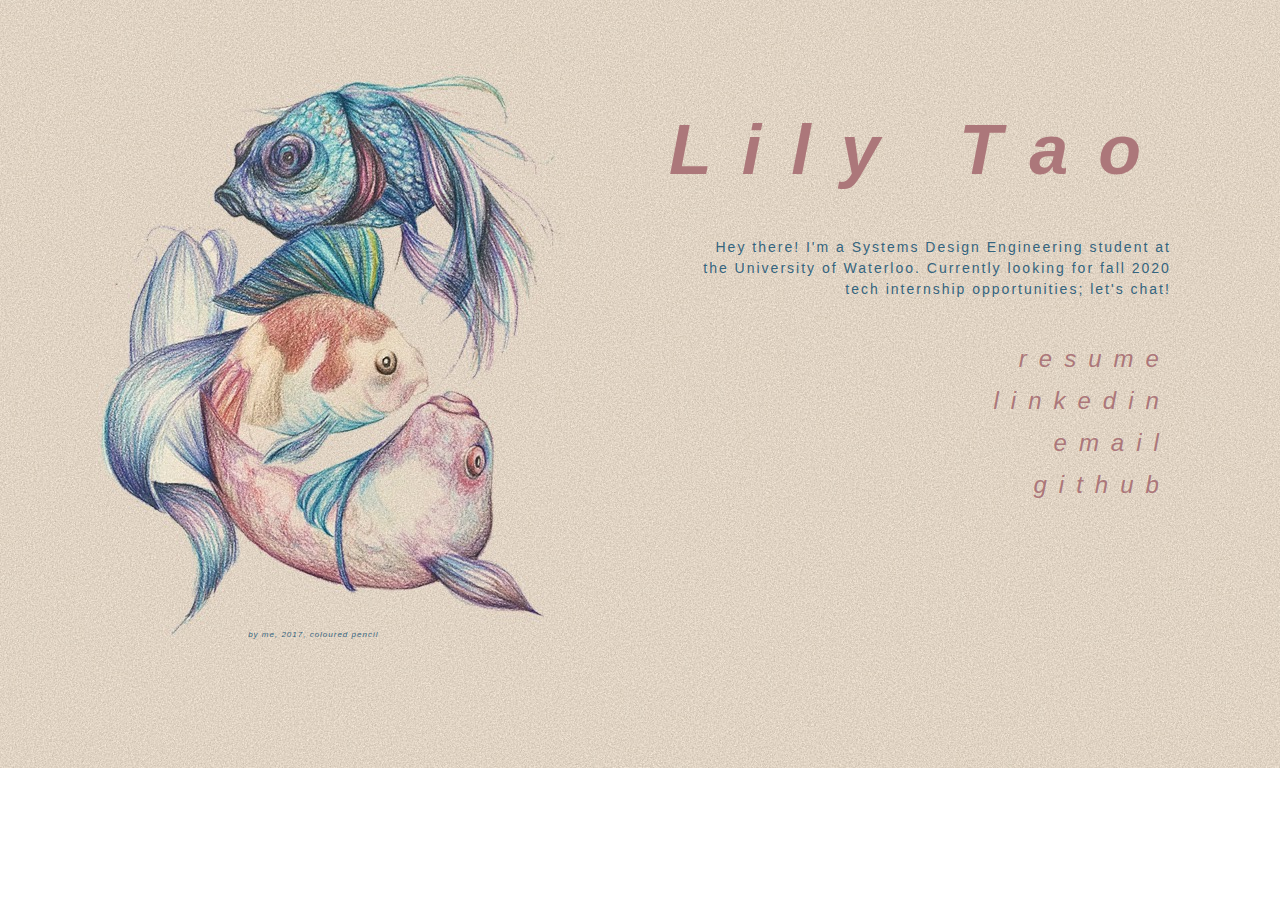
==== index.html @ 69711160 "Update index.html" ====
<!DOCTYPE html>
<html lang="en">
<head>
    <meta charset="UTF-8">
    <meta name="viewport" content="width=device-width, initial-scale=1.0">
    <link href="styles.css" rel="stylesheet">
    <title>Lily Tao</title>
</head>
<body>
    <h1>Lily Tao</h1> 
    <p>Hey there! I'm a Systems Design Engineering student at the University of Waterloo. Currently looking for fall 2020 tech internship opportunities; let's chat! </p>
    <div>
        <ul class='verticalmenu'>
            <li><a href="resume-lilytao.pdf">resume</a></li>
            <li><a href="https://www.linkedin.com/in/lily-tao/">linkedin</a></li>
            <li><a href="mailto:lily.tao@uwaterloo.ca">email</a></li>
            <li><a href="https://www.github.com/lilytao2001">github</a></li>
        </ul>
    </div>
    <h2>by me, 2017, coloured pencil</h2>
</body>
</html>
---- styles.css ----
body {
    background-image: url("fish2.JPG");
    background-repeat: no-repeat;
    padding-right: 0%;
}
h1 {
    font-family: 'Open Sans', sans-serif;
    font-size: 70px;
    font-style: italic;
    text-align: right;
    letter-spacing: 30px;
    padding-right: 8%;
    padding-top: 5%;
    color: #ac777a;
}
h2 {
    font-family: 'Open Sans', sans-serif;
    font-size: 8px;
    font-weight: 150;
    font-style: italic;
    text-align: left;
    letter-spacing: 1px;
    padding-left: 19%;
    padding-top: 25%;
    color: #34647e
}
p {
    font-family: 'Open Sans', sans-serif;;
    font-size: 14px;
    font-weight: 150;
    letter-spacing: 2px;
    line-height: 1.5;
    padding-left: 55%;
    padding-right: 8%;
    text-align: right;
    color: #34647e
}
a:link {
    text-decoration:none;
    color: #ac777a;
  }
  
a:hover {
  color: #34647e;
  font-weight: 530;
  letter-spacing: 13px;
}

ul {
    list-style-type: none;
}
.verticalmenu {
    padding-right: 8%;
    float: right;
    text-align: right;
    font-family: 'Open Sans', sans-serif;;
    font-size: 24px;
    font-style: oblique;
    letter-spacing: 12px;
    line-height: 1.75;
    color: #ac777a;
}
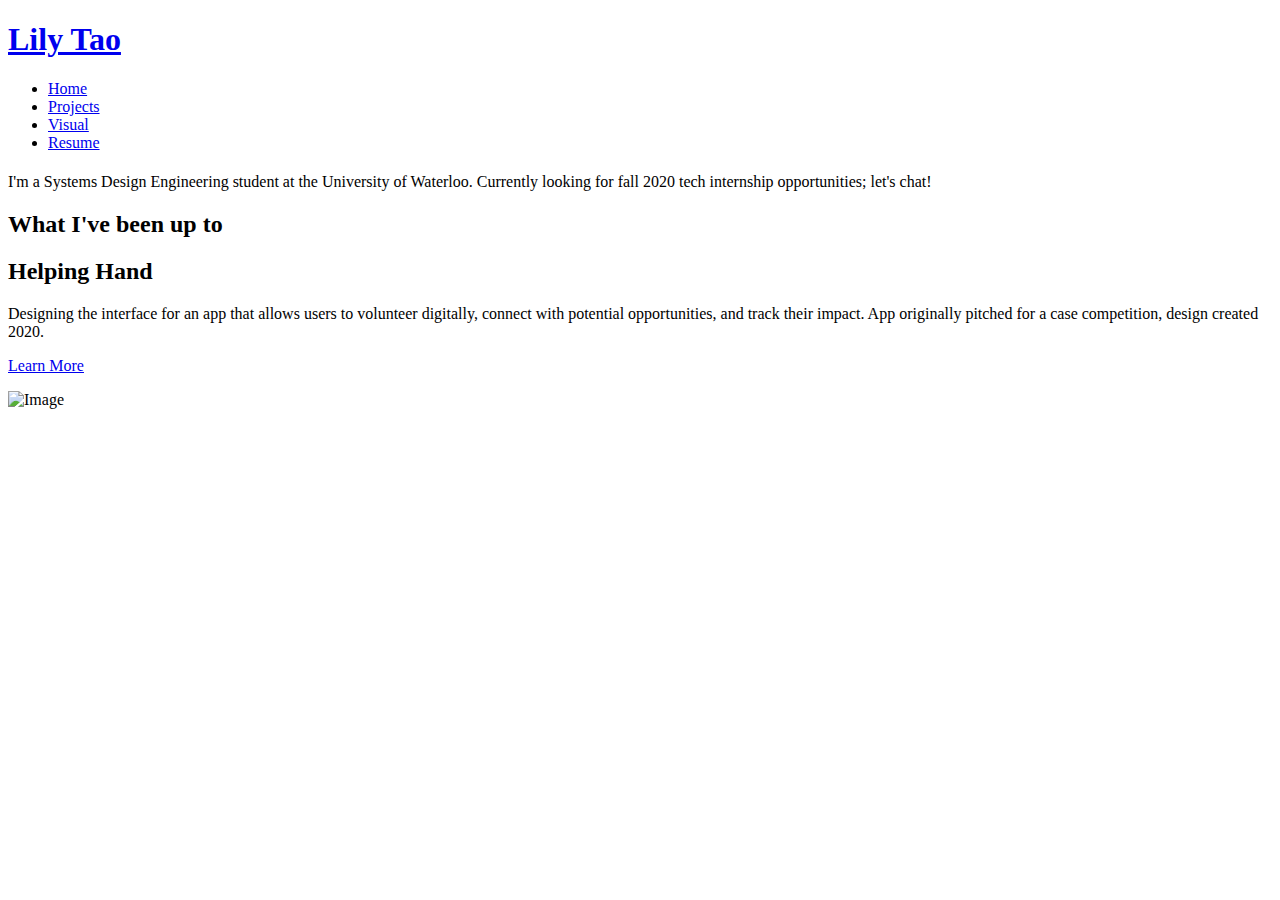
==== commit a4407685: "Add files via upload" ====
--- a/index.html
+++ b/index.html
@@ -1,22 +1,166 @@
-<!DOCTYPE html>
-<html lang="en">
-<head>
-    <meta charset="UTF-8">
-    <meta name="viewport" content="width=device-width, initial-scale=1.0">
-    <link href="styles.css" rel="stylesheet">
-    <title>Lily Tao</title>
-</head>
-<body>
-    <h1>Lily Tao</h1> 
-    <p>Hey there! I'm a Systems Design Engineering student at the University of Waterloo. Currently looking for fall 2020 tech internship opportunities; let's chat! </p>
-    <div>
-        <ul class='verticalmenu'>
-            <li><a href="resume-lilytao.pdf">resume</a></li>
-            <li><a href="https://www.linkedin.com/in/lily-tao/">linkedin</a></li>
-            <li><a href="mailto:lily.tao@uwaterloo.ca">email</a></li>
-            <li><a href="https://www.github.com/lilytao2001">github</a></li>
-        </ul>
-    </div>
-    <h2>by me, 2017, coloured pencil</h2>
-</body>
-</html>
+<!DOCTYPE html>
+<html lang="en">
+
+<head>
+  <!-- Global site tag (gtag.js) - Google Analytics -->
+<script async src="https://www.googletagmanager.com/gtag/js?id=UA-166755295-1"></script>
+<script>
+  window.dataLayer = window.dataLayer || [];
+  function gtag(){dataLayer.push(arguments);}
+  gtag('js', new Date());
+
+  gtag('config', 'UA-166755295-1');
+</script>
+  <meta charset="utf-8">
+  <meta content="width=device-width, initial-scale=1.0" name="viewport">
+
+  <title>Lily Tao</title>
+  <meta content="" name="descriptison">
+  <meta content="" name="keywords">
+
+  <!-- Favicons -->
+  <link href="assets/img/favicon.png" rel="icon">
+
+  <!-- Google Fonts -->
+  <link href="https://fonts.googleapis.com/css?family=Roboto:300,300i,400,400i,500,500i,600,600i,700,700i|Poppins:300,300i,400,400i,500,500i,600,600i,700,700i" rel="stylesheet">
+
+  <!-- CSS Files -->
+  <link href="assets/extra/bootstrap/css/bootstrap.min.css" rel="stylesheet">
+  <link href="assets/extra/icofont/icofont.min.css" rel="stylesheet">
+  <link href="assets/extra/aos/aos.css" rel="stylesheet">
+  <link href="assets/extra/owl.carousel/assets/owl.carousel.min.css" rel="stylesheet">
+
+  <!-- CSS File -->
+  <link href="assets/css/style.css" rel="stylesheet">
+
+</head>
+
+<body>
+
+  <!-- ======= Mobile Menu ======= -->
+  <div class="site-mobile-menu site-navbar-target">
+    <div class="site-mobile-menu-header">
+      <div class="site-mobile-menu-close mt-3">
+        <span class="icofont-close js-menu-toggle"></span>
+      </div>
+    </div>
+    <div class="site-mobile-menu-body"></div>
+  </div>
+
+  <!-- ======= Header ======= -->
+  <header class="site-navbar js-sticky-header site-navbar-target" role="banner">
+
+    <div class="container">
+      <div class="row align-items-center">
+
+        <div class="col-6 col-lg-2">
+          <h1 class="mb-0 site-logo"><a href="index.html" class="mb-0">Lily Tao</a></h1>
+        </div>
+
+        <div class="col-12 col-md-10 d-none d-lg-block">
+          <nav class="site-navigation position-relative text-right" role="navigation">
+
+            <ul class="site-menu main-menu js-clone-nav mr-auto d-none d-lg-block">
+              <li class="active"><a href="index.html" class="nav-link">Home</a></li>
+              <li><a href="index.html#main" class="nav-link">Projects</a></li>
+              <li><a href="creative.html" class="nav-link">Visual</a></li>
+              <li><a href="resume-lilytao.pdf" target="_blank" class="nav-link">Resume</a></li>
+            </ul>
+          </nav>
+        </div>
+      </div>
+    </div>
+  </header>
+
+  <!-- ======= Fish Section ======= -->
+  <section class="hero-section" id="hero">
+    <div class="container">
+      <div class="row align-items-center">
+        <div class="col-12 hero-text-image">
+          <div class="row">
+            <div class="col-lg-7 text-center text-lg-left">
+              <h1>
+                <span class="txt-type" data-wait="3000" data-words='["Hello, I&apos;m Lily"]'></span>
+              </h1>
+              <p class="mb-5" data-aos="fade-right" data-aos-delay="1900">I'm a Systems Design Engineering student at the University of Waterloo. Currently looking for fall 2020 tech internship opportunities; let's chat!</p>
+            </div>
+          </div>
+        </div>
+      </div>
+    </div>
+
+  </section><!-- End FIsh -->
+
+  <main id="main">
+
+    <!-- ======= Home Section ======= -->
+    <section class="section">
+      <div class="container">
+
+        <div class="row justify-content-center text-center mb-5">
+          <div class="col-md-5" data-aos="fade-up">
+            <h2 class="section-heading">What I've been up to</h2>
+          </div>
+        </div>
+
+    <section class="section">
+      <div class="container">
+        <div class="row align-items-center">
+          <div class="col-md-4 mr-auto">
+            <h2 class="mb-4">Helping Hand</h2>
+            <p class="mb-4">Designing the interface for an app that allows users to volunteer digitally, connect with potential opportunities, and track their impact. App originally pitched for a case competition, design created 2020.</p>
+            <p><a href="helpinghand.html" class="btn btn-primary">Learn More</a></p>
+          </div>
+          <div class="col-md-6" data-aos="fade-left">
+            <img src="assets/img/HH-Home.png" alt="Image" class="img-fluid">
+          </div>
+        </div>
+      </div>
+    </section>
+    <!--
+    <section class="section">
+      <div class="container">
+        <div class="row align-items-center">
+          <div class="col-md-4 ml-auto order-2">
+            <h2 class="mb-4">Gather Feedback</h2>
+            <p class="mb-4">Lorem ipsum dolor sit amet, consectetur adipisicing elit. Tenetur at reprehenderit optio,
+              laudantium eius quod, eum maxime molestiae porro omnis. Dolores aspernatur delectus impedit incidunt
+              dolore mollitia esse natus beatae.</p>
+            <p><a href="#" class="btn btn-primary">Download Now</a></p>
+          </div>
+          <div class="col-md-6" data-aos="fade-right">
+            <img src="assets/img/undraw_svg_3.svg" alt="Image" class="img-fluid">
+          </div>
+        </div>
+      </div>
+    </section>
+  -->
+  </main><!-- End #main -->
+
+  <!-- ======= Footer ======= -->
+  <footer class="footer" role="contentinfo">
+    <div class="container">
+      <div class="row justify-content-center text-center">
+          <p class="social">
+            <a href="https://www.github.com/lilytao2001" target="_blank"><span class="icofont-github"></span></a>
+            <a href="https://www.linkedin.com/in/lily-tao/" target="_blank"><span class="icofont-linkedin"></span></a>
+            <a href="mailto:lily.tao@uwaterloo.ca" target="_blank"><span class="icofont-email"></span></a>
+          </p>
+      </div>
+    </div>
+  </footer>
+
+  <a href="#" class="back-to-top"><i class="icofont-simple-up"></i></a>
+
+  <!-- Extra JS Files -->
+  <script src="assets/extra/jquery/jquery.min.js"></script>
+  <script src="assets/extra/aos/aos.js"></script>
+  <script src="assets/extra/owl.carousel/owl.carousel.min.js"></script>
+  <script src="assets/extra/jquery-sticky/jquery.sticky.js"></script>
+
+  <!-- Main JS File -->
+  <script src="assets/js/main.js"></script>
+
+</body>
+
+</html>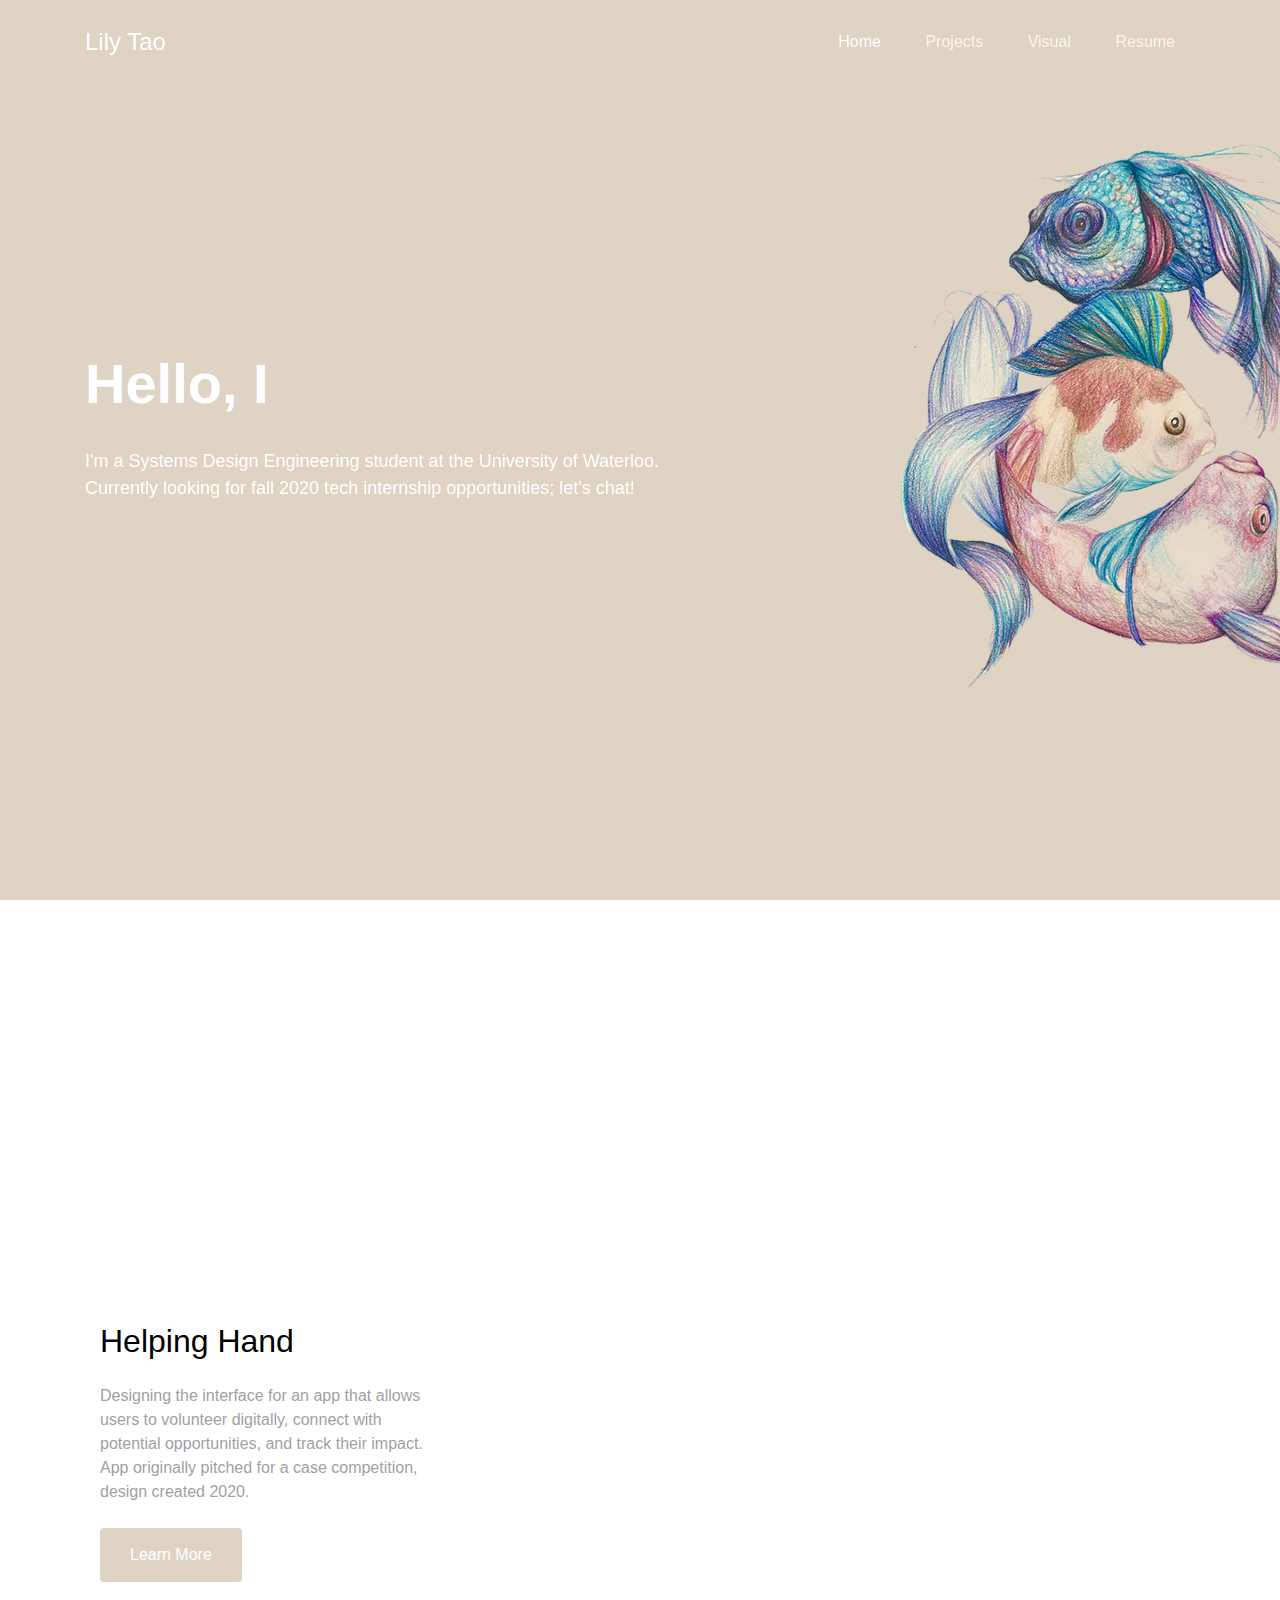
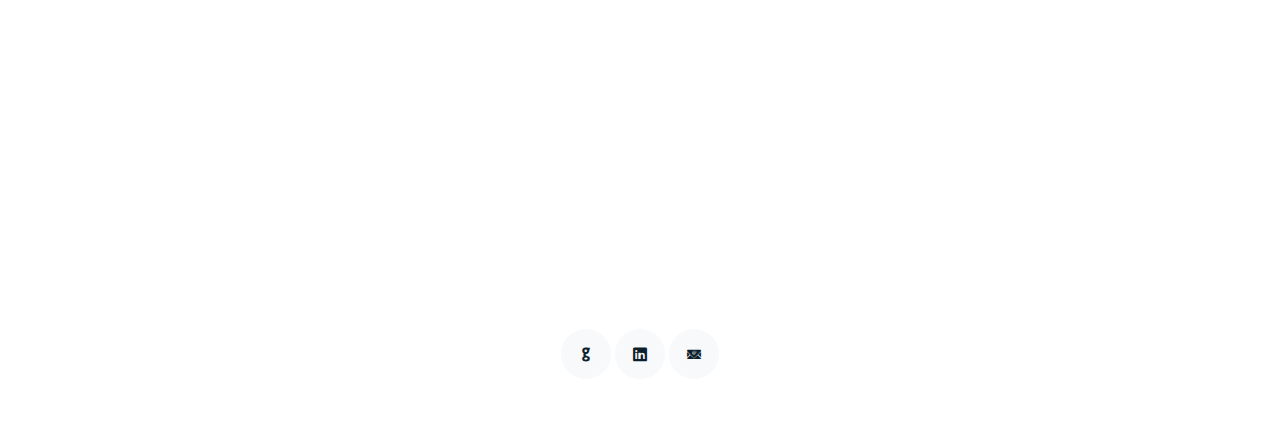
==== commit 74ae7d11: "Update index.html" ====
--- a/index.html
+++ b/index.html
@@ -112,7 +112,7 @@
             <p><a href="helpinghand.html" class="btn btn-primary">Learn More</a></p>
           </div>
           <div class="col-md-6" data-aos="fade-left">
-            <img src="assets/img/HH-Home.png" alt="Image" class="img-fluid">
+            <img src="assets/img/HH-home.png" alt="Image" class="img-fluid">
           </div>
         </div>
       </div>
@@ -163,4 +163,4 @@
 
 </body>
 
-</html>+</html>
--- a/assets/css/style.css
+++ b/assets/css/style.css
@@ -0,0 +1,575 @@
+/*--------------------------------------------------------------
+# General
+--------------------------------------------------------------*/
+html {
+  overflow-x: hidden;
+}
+
+body {
+  font-family: "Open Sans", sans-serif;
+  color: #9fa1a4;
+  line-height: 1.5;
+}
+
+a {
+  color: #777;
+  transition: .3s all ease;
+}
+
+a:hover {
+  color: #000;
+}
+
+h1, h2, h3, h4, h5, h6, .font-heading {
+  font-family: "Open Sans", sans-serif;
+  color: #000;
+}
+
+.container {
+  z-index: 2;
+  position: relative;
+}
+
+.text-black {
+  color: #000 !important;
+}
+
+.text-primary {
+  color: #99505c !important;
+}
+
+.border-top {
+  border-top: 1px solid #f2f2f2 !important;
+}
+
+.border-bottom {
+  border-bottom: 1px solid #f2f2f2 !important;
+}
+
+figure figcaption {
+  margin-top: .5rem;
+  font-style: italic;
+  font-size: .8rem;
+}
+.post-text {
+  font-family: "Open Sans", sans-serif;
+  color: #000;
+  font-size: .75rem;
+}
+.section {
+  padding: 6rem 0;
+}
+
+.section-heading {
+  font-size: 3rem;
+  font-weight: 700;
+  color: #99505c;
+}
+
+/* Back to top button */
+.back-to-top {
+  position: fixed;
+  display: none;
+  background: #99505c;
+  color: #fff;
+  width: 44px;
+  height: 44px;
+  text-align: center;
+  line-height: 1;
+  font-size: 16px;
+  border-radius: 50%;
+  right: 15px;
+  bottom: 15px;
+  transition: background 0.5s;
+  z-index: 11;
+}
+
+.back-to-top i {
+  color: #fff;
+  font-size: 24px;
+  position: absolute;
+  top: 8px;
+  left: 10px;
+}
+
+@media (max-width: 768px) {
+  .back-to-top {
+    bottom: 15px;
+  }
+}
+
+/* Default btn sre-tyling */
+.btn {
+  border: none;
+  padding: 15px 30px !important;
+}
+
+.btn.btn-outline-white {
+  border: 2px solid #fff;
+  background: none;
+  color: #fff;
+}
+
+.btn.btn-outline-white:hover {
+  background: #fff;
+  color: #99505c;
+}
+
+.btn.btn-primary {
+  background: #dfd3c4;
+  color: #fff;
+}
+
+
+/* Sticky Wrapper */
+.sticky-wrapper {
+  position: absolute;
+  z-index: 100;
+  width: 100%;
+}
+
+.sticky-wrapper .site-navbar .site-logo a {
+  color: #fff;
+}
+
+.sticky-wrapper .site-navbar .site-menu > li > a {
+  color: rgba(255, 255, 255, 0.8) !important;
+}
+
+.sticky-wrapper .site-navbar .site-menu > li > a:hover, .sticky-wrapper .site-navbar .site-menu > li > a.active {
+  color: #fff !important;
+}
+
+.sticky-wrapper.is-sticky .burger:before, .sticky-wrapper.is-sticky .burger span, .sticky-wrapper.is-sticky .burger:after {
+  background: #000000;
+  transition: .0s all ease;
+}
+
+.sticky-wrapper.is-sticky .site-navbar {
+  background: #fff;
+  border-bottom: 1px solid transparent;
+  box-shadow: 4px 0 20px -5px rgba(0, 0, 0, 0.2);
+}
+
+.sticky-wrapper.is-sticky .site-navbar .site-logo a {
+  color: #000000 !important;
+}
+
+.sticky-wrapper.is-sticky .site-navbar .site-menu > li > a {
+  color: #000000 !important;
+}
+
+.sticky-wrapper.is-sticky .site-navbar .site-menu > li > a:hover, .sticky-wrapper.is-sticky .site-navbar .site-menu > li > a.active {
+  color: #99505c !important;
+}
+
+.sticky-wrapper.is-sticky .site-navbar .site-menu > li.active a {
+  color: #99505c !important;
+}
+
+.sticky-wrapper .shrink {
+  padding-top: 0px !important;
+  padding-bottom: 0px !important;
+}
+
+
+/*--------------------------------------------------------------
+# Fish Section
+--------------------------------------------------------------*/
+.hero-section {
+  background: url(../img/fish.png);
+  position: relative;
+}
+.hero-section, .hero-section > .container > .row {
+  height: 100vh;
+  min-height: 880px;
+}
+
+.hero-section.inner-page {
+  height: 60vh;
+  min-height: 0;
+}
+
+.hero-section.inner-page .hero-text {
+  transform: translateY(-150px);
+  margin-top: -120px;
+}
+
+@media screen and (max-width: 992px) {
+  .hero-section.inner-page .hero-text {
+    margin-top: -80px;
+  }
+}
+
+.hero-section h1 {
+  font-size: 3.5rem;
+  color: #fff;
+  font-weight: 700;
+  margin-bottom: 30px;
+}
+
+@media screen and (max-width: 992px) {
+  .hero-section h1 {
+    font-size: 2.5rem;
+    text-align: center;
+  }
+}
+
+@media screen and (max-width: 992px) {
+  .hero-section .hero-text-image {
+    margin-top: 4rem;
+  }
+}
+
+.hero-section p {
+  font-size: 18px;
+  color: #fff;
+}
+/*--------------------------------------------------------------
+# HH 
+--------------------------------------------------------------*/
+.HH-section {
+  background: url(../img/placeholder.png); 
+  position: relative;
+  background-repeat: no-repeat;
+  background-size: cover;
+}
+.HH-section, .HH-section > .container > .row {
+  height: 100vh;
+  min-height: 880px;
+}
+
+.HH-section.inner-page {
+  height: 60vh;
+  min-height: 0;
+}
+
+.HH-section.inner-page .hero-text {
+  transform: translateY(-150px);
+  margin-top: -120px;
+}
+
+@media screen and (max-width: 992px) {
+  .HH-section.inner-page .hero-text {
+    margin-top: -80px;
+  }
+}
+
+.HH-section h1 {
+  font-size: 3.5rem;
+  color: #fff;
+  font-weight: 700;
+  margin-bottom: 30px;
+}
+
+@media screen and (max-width: 992px) {
+  .HH-section h1 {
+    font-size: 2.5rem;
+    text-align: center;
+  }
+}
+
+@media screen and (max-width: 992px) {
+  .HH-section .hero-text-image {
+    margin-top: 4rem;
+  }
+}
+
+.HH-section p {
+  font-size: 18px;
+  color: #fff;
+}
+/*--------------------------------------------------------------
+# Nav
+--------------------------------------------------------------*/
+.site-navbar {
+  margin-bottom: 0px;
+  z-index: 1999;
+  position: fixed;
+  top: 0;
+  width: 100%;
+}
+
+.site-navbar .site-logo {
+  position: relative;
+  font-size: 24px;
+}
+
+.site-navbar .site-logo a {
+  color: #fff;
+}
+
+.site-navbar .site-logo a:hover {
+  text-decoration: none;
+}
+
+.site-navbar .site-navigation .site-menu {
+  margin-bottom: 0;
+}
+
+.site-navbar .site-navigation .site-menu a {
+  text-decoration: none !important;
+  display: inline-block;
+}
+
+.site-navbar .site-navigation .site-menu > li {
+  display: inline-block;
+}
+
+.site-navbar .site-navigation .site-menu > li > a {
+  padding: 30px 20px;
+  color: #000000;
+  display: inline-block;
+  text-decoration: none !important;
+}
+
+.site-navbar .site-navigation .site-menu > li > a:hover {
+  color: #99505c;
+}
+
+.site-navbar .site-navigation .site-menu > li.active > a {
+  color: #fff !important;
+}
+
+.site-mobile-menu {
+  width: 300px;
+  position: fixed;
+  right: 0;
+  z-index: 2000;
+  padding-top: 20px;
+  background: #fff;
+  height: calc(100vh);
+  transform: translateX(110%);
+  box-shadow: -10px 0 20px -10px rgba(0, 0, 0, 0.1);
+  transition: .3s all ease-in-out;
+}
+
+.offcanvas-menu .site-mobile-menu {
+  transform: translateX(0%);
+}
+
+.site-mobile-menu .site-mobile-menu-header {
+  width: 100%;
+  float: left;
+  padding-left: 20px;
+  padding-right: 20px;
+}
+
+.site-mobile-menu .site-mobile-menu-header .site-mobile-menu-close {
+  float: right;
+  margin-top: 8px;
+}
+
+.site-mobile-menu .site-mobile-menu-header .site-mobile-menu-close span {
+  font-size: 30px;
+  display: inline-block;
+  padding-left: 10px;
+  padding-right: 0px;
+  line-height: 1;
+  cursor: pointer;
+  transition: .3s all ease;
+}
+
+.site-mobile-menu .site-mobile-menu-header .site-mobile-menu-logo {
+  float: left;
+  margin-top: 10px;
+  margin-left: 0px;
+}
+
+.site-mobile-menu .site-mobile-menu-header .site-mobile-menu-logo a {
+  display: inline-block;
+  text-transform: uppercase;
+}
+
+.site-mobile-menu .site-mobile-menu-header .site-mobile-menu-logo a img {
+  max-width: 70px;
+}
+
+.site-mobile-menu .site-mobile-menu-header .site-mobile-menu-logo a:hover {
+  text-decoration: none;
+}
+
+.site-mobile-menu .site-mobile-menu-body {
+  overflow-y: scroll;
+  -webkit-overflow-scrolling: touch;
+  position: relative;
+  padding: 0 20px 20px 20px;
+  height: calc(100vh - 52px);
+  padding-bottom: 150px;
+}
+
+.site-mobile-menu .site-nav-wrap {
+  padding: 0;
+  margin: 0;
+  list-style: none;
+  position: relative;
+}
+
+.site-mobile-menu .site-nav-wrap a {
+  padding: 10px 20px;
+  display: block;
+  position: relative;
+}
+
+.site-mobile-menu .site-nav-wrap a:hover {
+  color: #99505c;
+}
+
+.site-mobile-menu .site-nav-wrap li {
+  position: relative;
+  display: block;
+}
+
+.site-mobile-menu .site-nav-wrap li.active > a {
+  color: #99505c;
+}
+
+.site-mobile-menu .site-nav-wrap .arrow-collapse {
+  position: absolute;
+  right: 0px;
+  top: 10px;
+  z-index: 20;
+  width: 36px;
+  height: 36px;
+  text-align: center;
+  cursor: pointer;
+  border-radius: 50%;
+}
+
+.site-mobile-menu .site-nav-wrap .arrow-collapse:before {
+  font-size: 12px;
+  z-index: 20;
+  font-family: "icofont";
+  content: "\ea99";
+  position: absolute;
+  top: 50%;
+  left: 50%;
+  transform: translate(-50%, -50%) rotate(-180deg);
+  transition: .3s all ease;
+}
+
+.site-mobile-menu .site-nav-wrap .arrow-collapse.collapsed:before {
+  transform: translate(-50%, -50%);
+}
+
+.site-mobile-menu .site-nav-wrap > li {
+  display: block;
+  position: relative;
+  float: left;
+  width: 100%;
+}
+
+.site-mobile-menu .site-nav-wrap > li > a {
+  padding-left: 20px;
+  font-size: 20px;
+}
+
+.site-mobile-menu .site-nav-wrap > li > ul {
+  padding: 0;
+  margin: 0;
+  list-style: none;
+}
+
+.site-mobile-menu .site-nav-wrap > li > ul > li {
+  display: block;
+}
+
+.site-mobile-menu .site-nav-wrap > li > ul > li > a {
+  padding-left: 40px;
+  font-size: 16px;
+}
+
+.site-mobile-menu .site-nav-wrap > li > ul > li > ul {
+  padding: 0;
+  margin: 0;
+}
+
+.site-mobile-menu .site-nav-wrap > li > ul > li > ul > li {
+  display: block;
+}
+
+.site-mobile-menu .site-nav-wrap > li > ul > li > ul > li > a {
+  font-size: 16px;
+  padding-left: 60px;
+}
+
+/*--------------------------------------------------------------
+# Posts (so far unused)
+--------------------------------------------------------------*/
+
+.overlay {
+  position: absolute;
+  top: 0;
+  bottom: 0;
+  left: 0;
+  right: 0;
+  height: 100%;
+  width: 100%;
+  opacity: 0;
+  transition: .5s ease;
+}
+
+.col-md-4 a:hover .pinkriver {
+  opacity: 1;
+  background-image: url(assets/img/pinkriver-b.jpg) no-repeat;
+}
+/*--------------------------------------------------------------
+# Project Page 
+--------------------------------------------------------------*/
+.helpinghand-banner {
+  background: url(../img/HH-wood.png) !important;
+}
+.HH-demo-left img {
+  padding-left: 25%;
+  height: 80%; 
+  width: 80%;
+}
+.HH-demo-right img {
+  padding-right: 25%;
+  height: 80%; 
+  width: 80%;
+}
+/*--------------------------------------------------------------
+# Footer
+--------------------------------------------------------------*/
+.footer {
+  padding: 5rem 0 2.5rem 0;
+}
+
+.footer h3 {
+  font-size: 18px;
+  margin-bottom: 30px;
+}
+
+.footer ul li {
+  margin-bottom: 10px;
+}
+
+.footer a {
+  color: #000;
+}
+
+.social a {
+  display: inline-block;
+  width: 50px;
+  height: 50px;
+  border-radius: 50%;
+  background: #f8f9fa;
+  position: relative;
+  text-align: center;
+  transition: .3s background ease;
+  color: #0d1e2d;
+}
+
+.social a span {
+  display: inline-block;
+  left: 50%;
+  position: absolute;
+  top: 50%;
+  transform: translate(-50%, -50%);
+}
+
+.social a:hover {
+  color: #fff;
+  background: #99505c;
+}
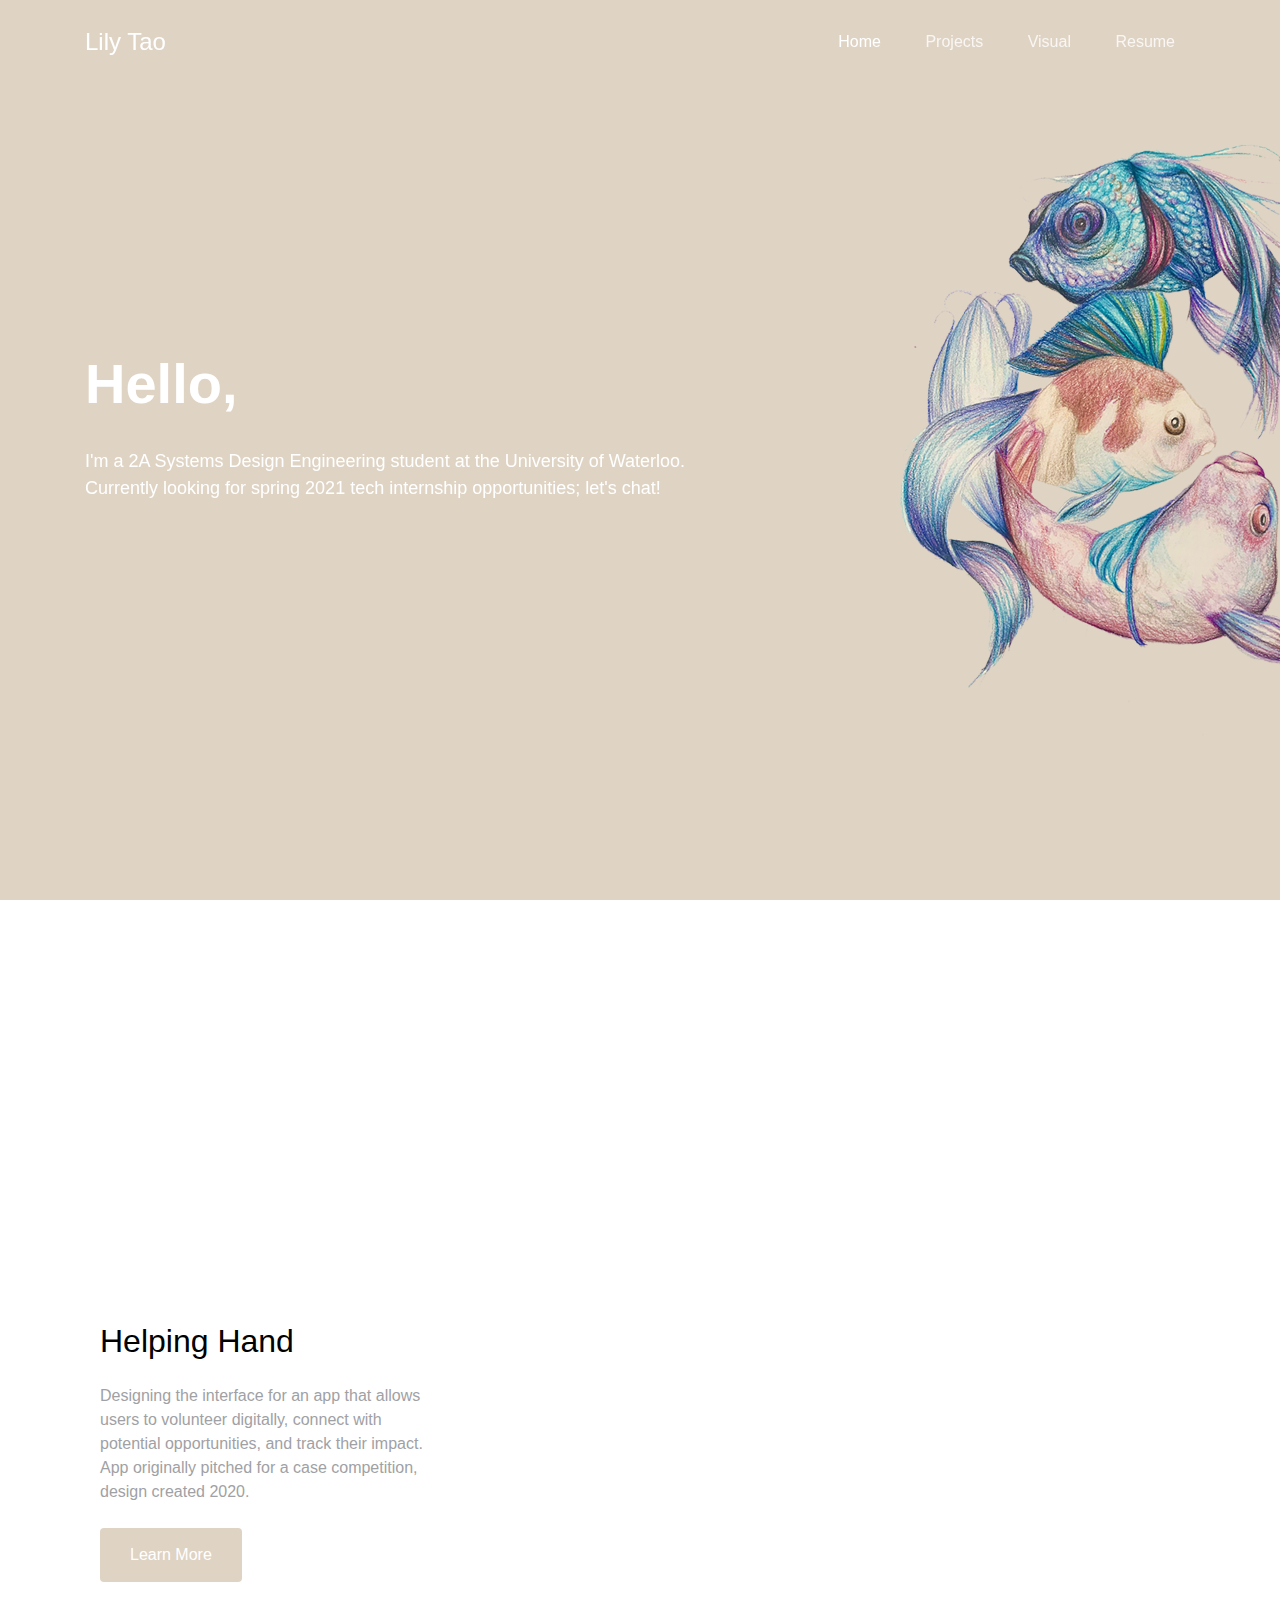
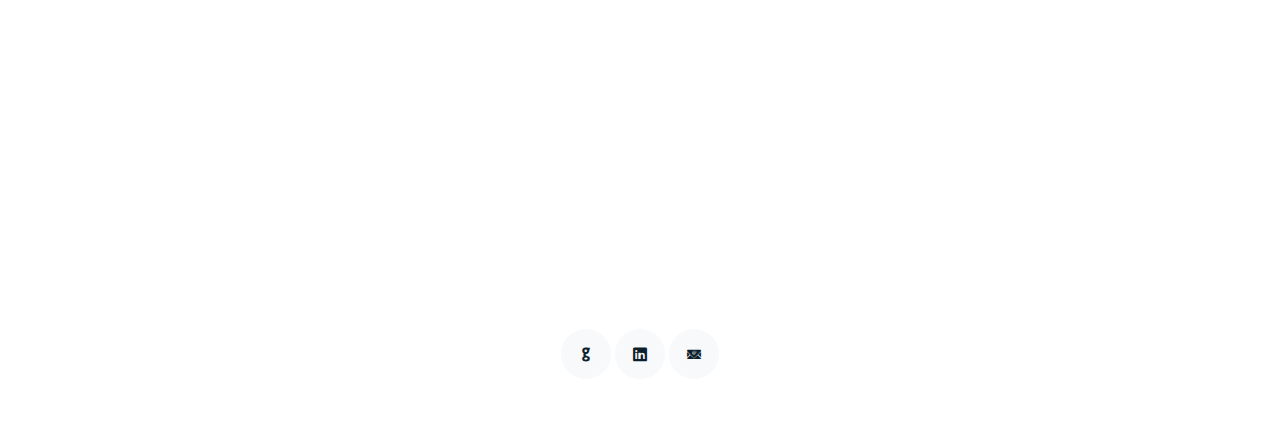
==== commit 4181766d: "update" ====
--- a/index.html
+++ b/index.html
@@ -82,7 +82,7 @@
               <h1>
                 <span class="txt-type" data-wait="3000" data-words='["Hello, I&apos;m Lily"]'></span>
               </h1>
-              <p class="mb-5" data-aos="fade-right" data-aos-delay="1900">I'm a Systems Design Engineering student at the University of Waterloo. Currently looking for fall 2020 tech internship opportunities; let's chat!</p>
+              <p class="mb-5" data-aos="fade-right" data-aos-delay="1900">I'm a 2A Systems Design Engineering student at the University of Waterloo. Currently looking for spring 2021 tech internship opportunities; let's chat!</p>
             </div>
           </div>
         </div>
@@ -117,24 +117,6 @@
         </div>
       </div>
     </section>
-    <!--
-    <section class="section">
-      <div class="container">
-        <div class="row align-items-center">
-          <div class="col-md-4 ml-auto order-2">
-            <h2 class="mb-4">Gather Feedback</h2>
-            <p class="mb-4">Lorem ipsum dolor sit amet, consectetur adipisicing elit. Tenetur at reprehenderit optio,
-              laudantium eius quod, eum maxime molestiae porro omnis. Dolores aspernatur delectus impedit incidunt
-              dolore mollitia esse natus beatae.</p>
-            <p><a href="#" class="btn btn-primary">Download Now</a></p>
-          </div>
-          <div class="col-md-6" data-aos="fade-right">
-            <img src="assets/img/undraw_svg_3.svg" alt="Image" class="img-fluid">
-          </div>
-        </div>
-      </div>
-    </section>
-  -->
   </main><!-- End #main -->
 
   <!-- ======= Footer ======= -->
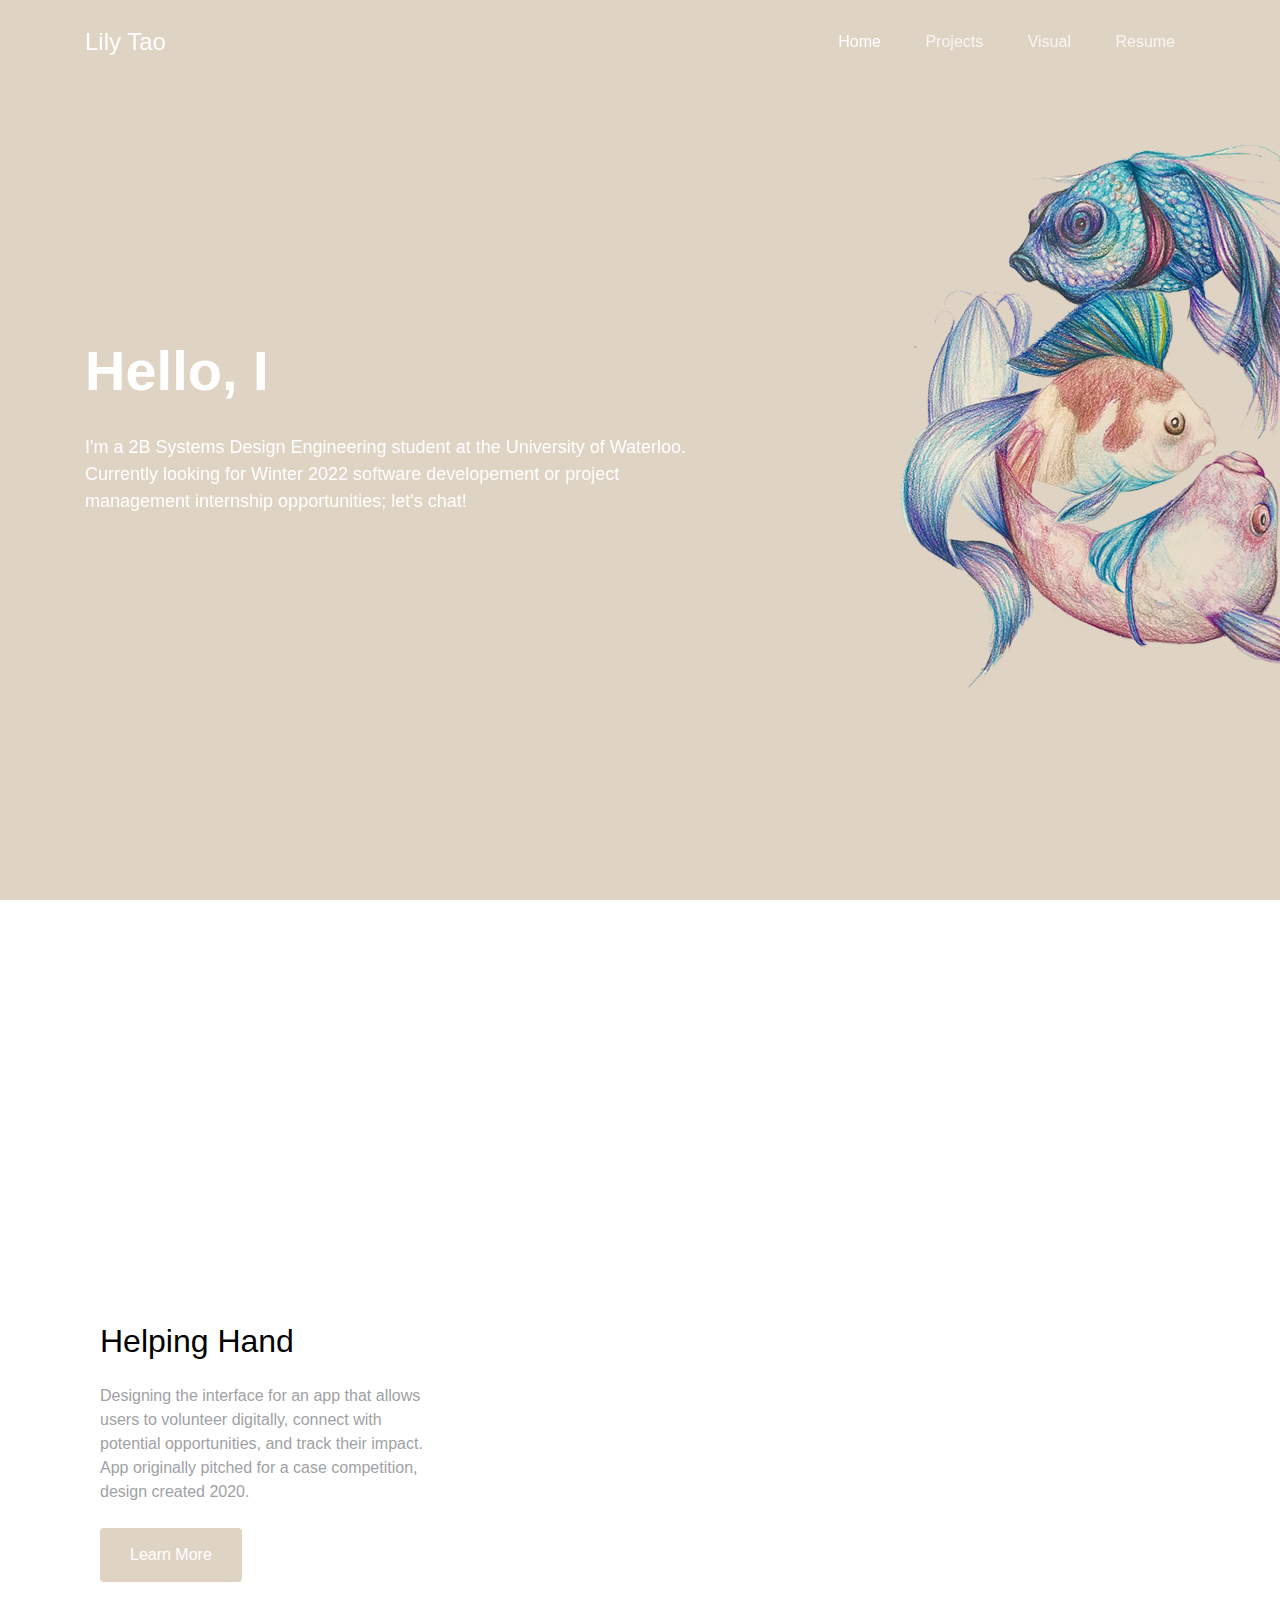
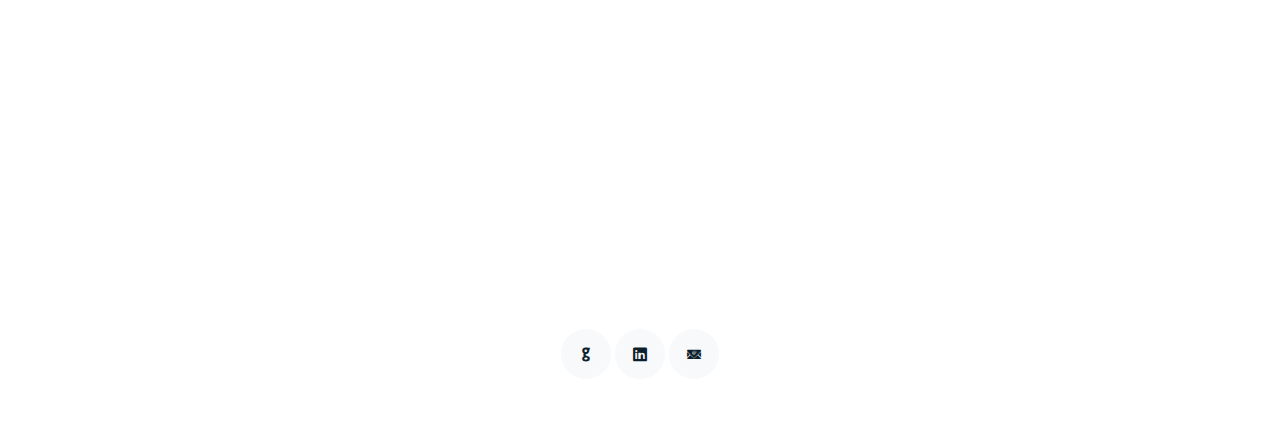
==== commit d50fc3d3: "Update index.html" ====
--- a/index.html
+++ b/index.html
@@ -82,7 +82,7 @@
               <h1>
                 <span class="txt-type" data-wait="3000" data-words='["Hello, I&apos;m Lily"]'></span>
               </h1>
-              <p class="mb-5" data-aos="fade-right" data-aos-delay="1900">I'm a 2A Systems Design Engineering student at the University of Waterloo. Currently looking for spring 2021 tech internship opportunities; let's chat!</p>
+              <p class="mb-5" data-aos="fade-right" data-aos-delay="1900">I'm a 2B Systems Design Engineering student at the University of Waterloo. Currently looking for Winter 2022 software developement or project management internship opportunities; let's chat!</p>
             </div>
           </div>
         </div>
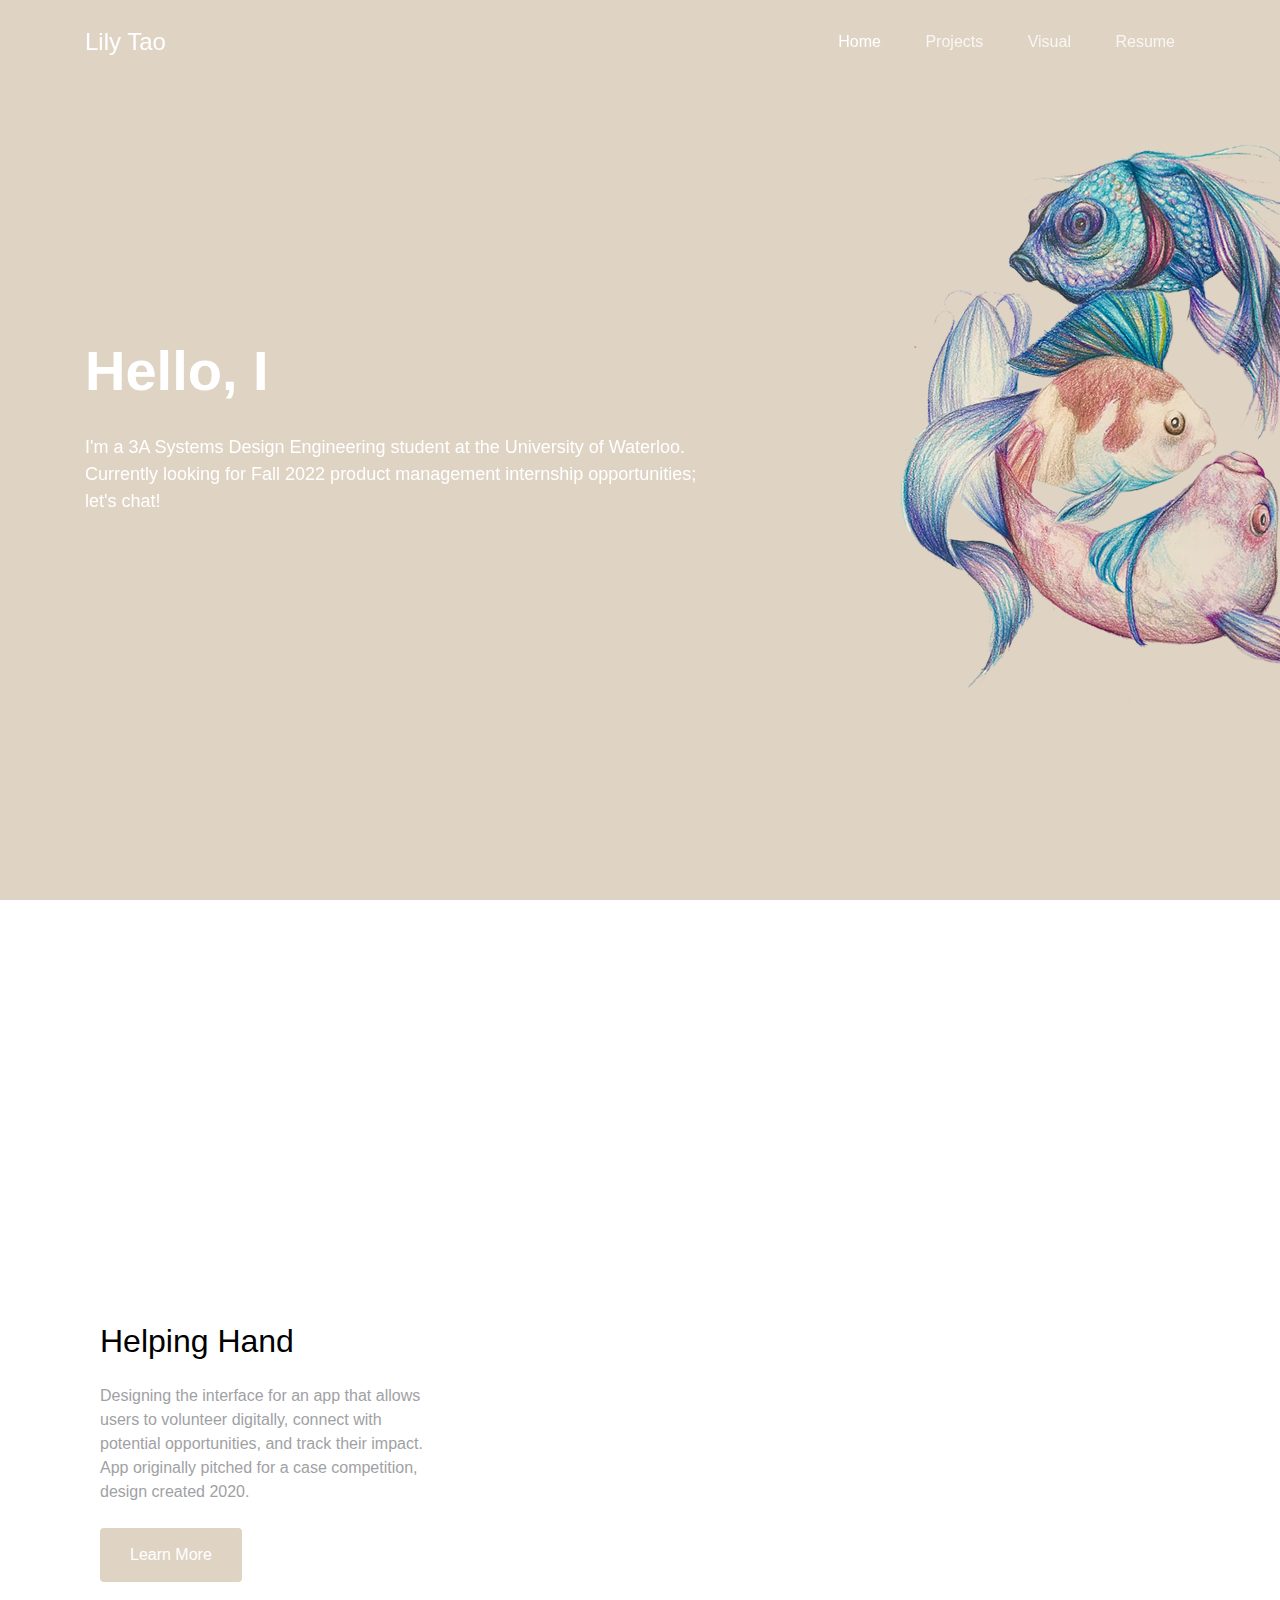
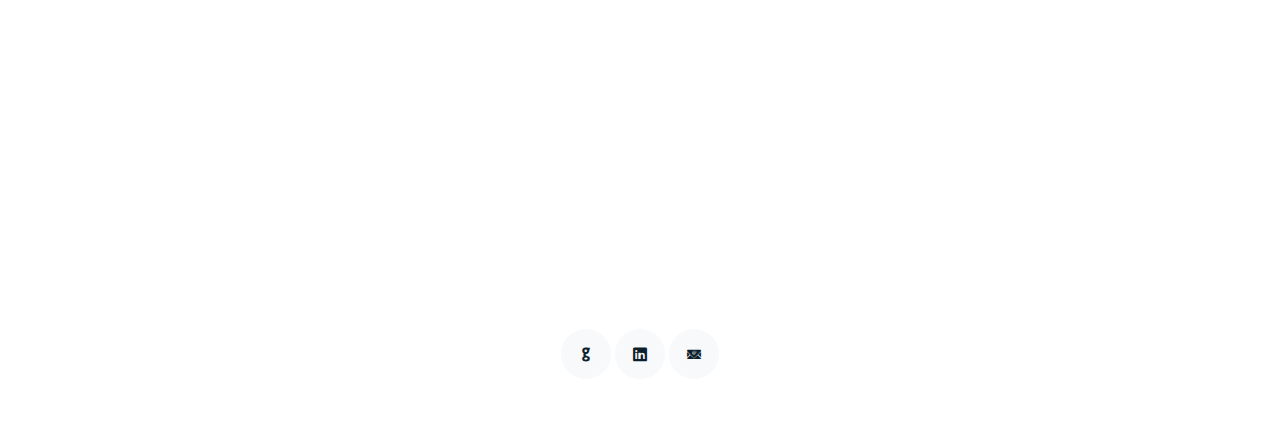
==== commit 94faa7d8: "Update index.html" ====
--- a/index.html
+++ b/index.html
@@ -82,7 +82,7 @@
               <h1>
                 <span class="txt-type" data-wait="3000" data-words='["Hello, I&apos;m Lily"]'></span>
               </h1>
-              <p class="mb-5" data-aos="fade-right" data-aos-delay="1900">I'm a 2B Systems Design Engineering student at the University of Waterloo. Currently looking for Winter 2022 software developement or project management internship opportunities; let's chat!</p>
+              <p class="mb-5" data-aos="fade-right" data-aos-delay="1900">I'm a 3A Systems Design Engineering student at the University of Waterloo. Currently looking for Fall 2022 product management internship opportunities; let's chat!</p>
             </div>
           </div>
         </div>
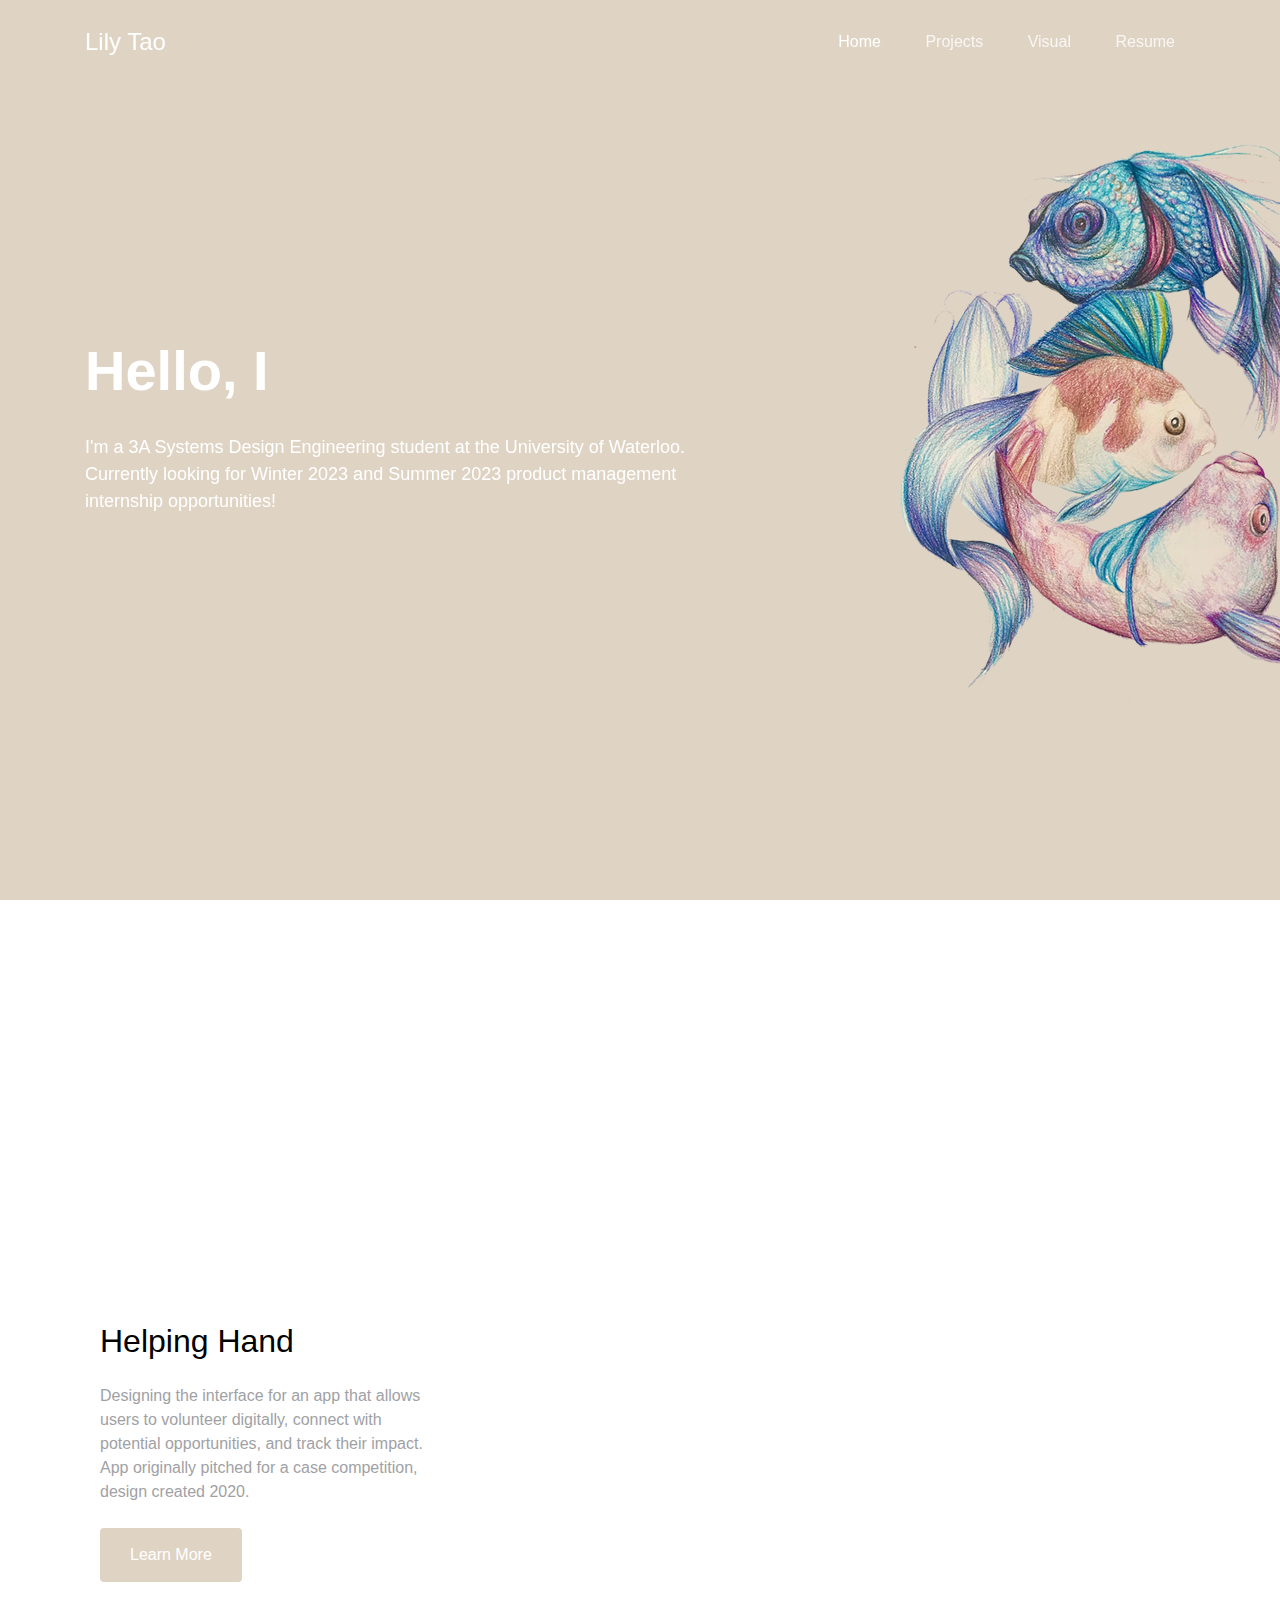
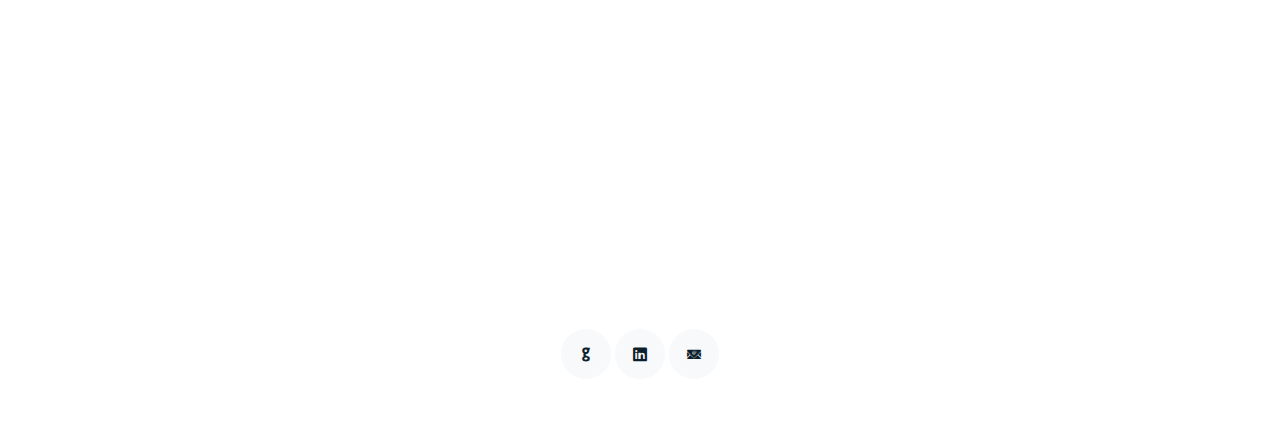
==== commit 91d5aef9: "Update index.html" ====
--- a/index.html
+++ b/index.html
@@ -82,7 +82,7 @@
               <h1>
                 <span class="txt-type" data-wait="3000" data-words='["Hello, I&apos;m Lily"]'></span>
               </h1>
-              <p class="mb-5" data-aos="fade-right" data-aos-delay="1900">I'm a 3A Systems Design Engineering student at the University of Waterloo. Currently looking for Fall 2022 product management internship opportunities; let's chat!</p>
+              <p class="mb-5" data-aos="fade-right" data-aos-delay="1900">I'm a 3A Systems Design Engineering student at the University of Waterloo. Currently looking for Winter 2023 and Summer 2023 product management internship opportunities!</p>
             </div>
           </div>
         </div>
